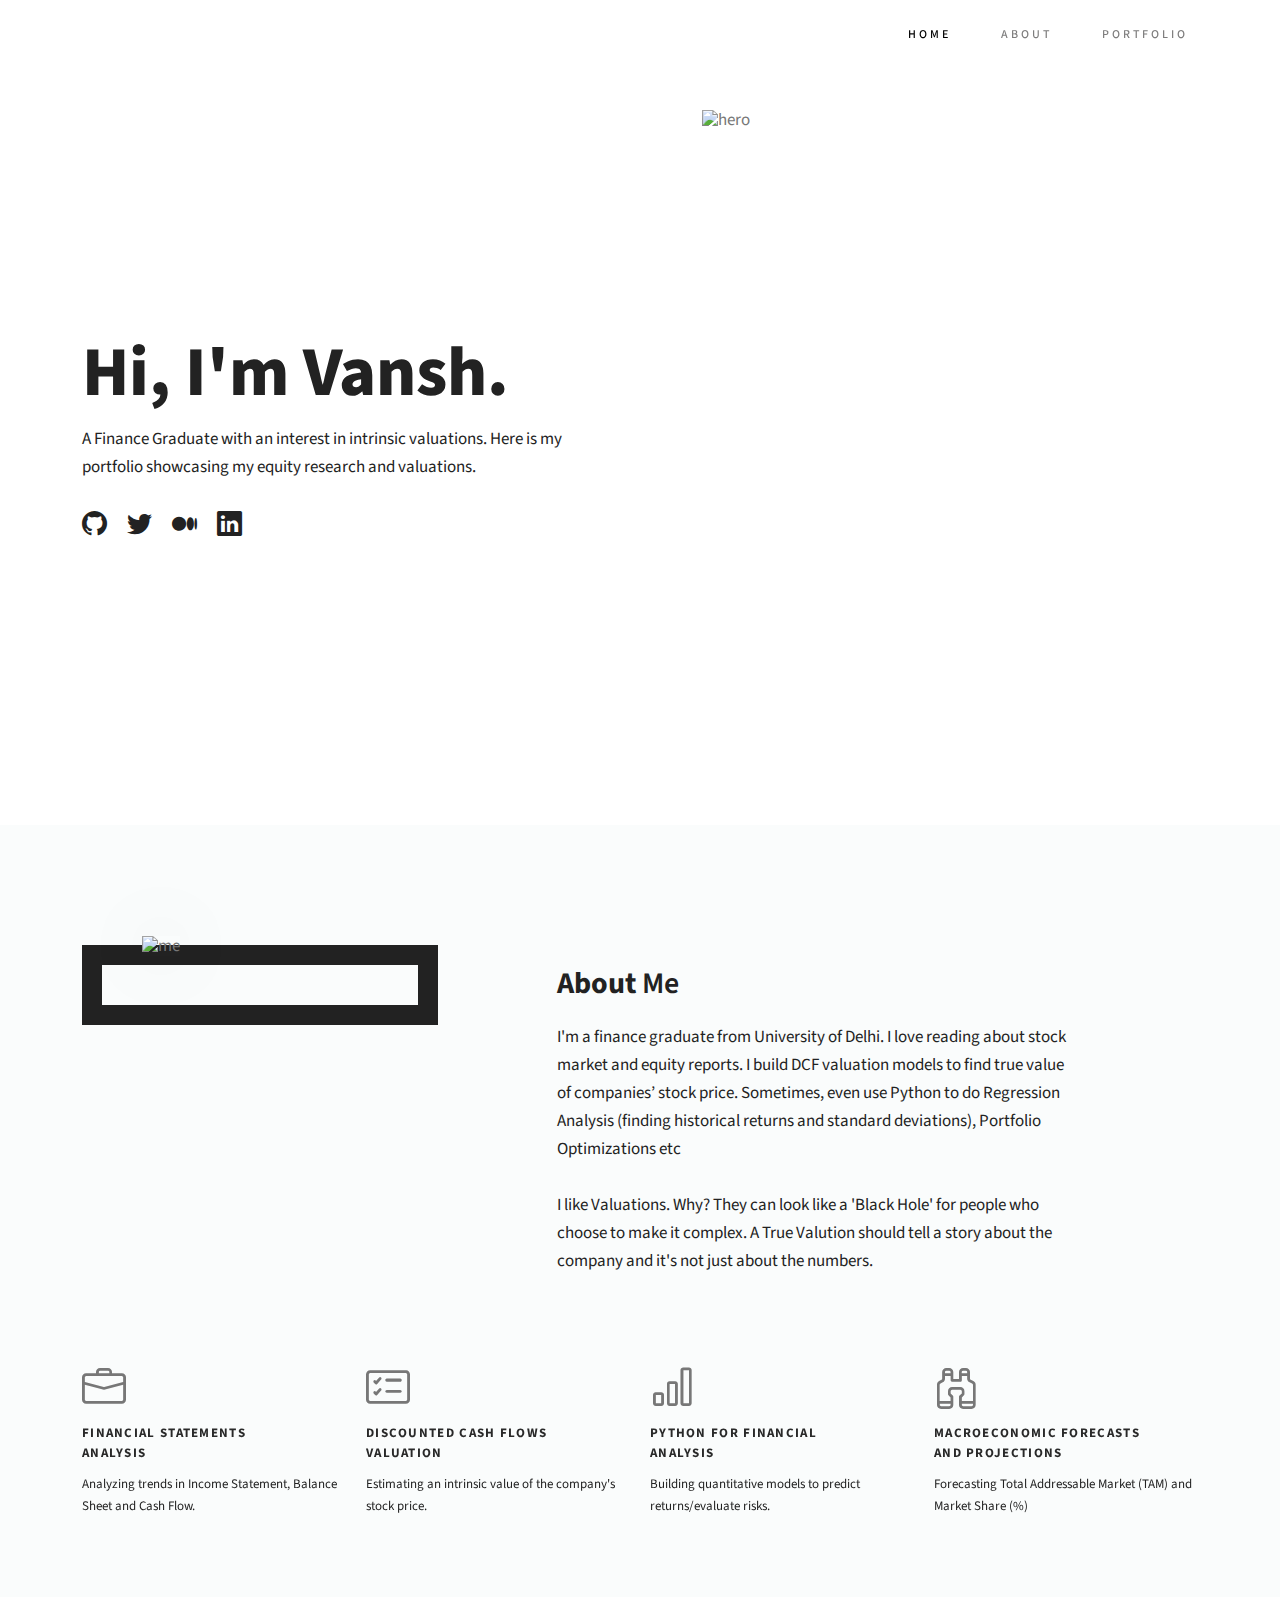
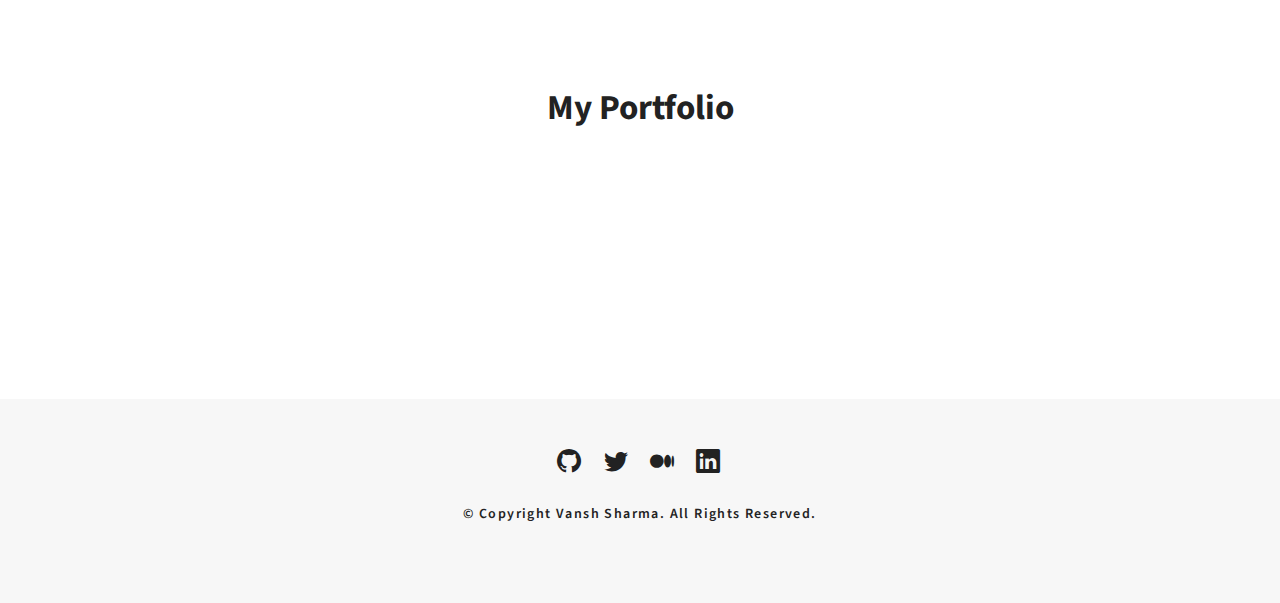
==== index.html @ f06c4b25 "Add files via upload" ====
<!DOCTYPE html>
<html lang="en">

<head>
  <meta charset="utf-8">
  <meta content="width=device-width, initial-scale=1.0" name="viewport">

  <title>Vansh Sharma - Portfolio</title>
  <meta content="" name="description">
  <meta content="" name="keywords">

  <!-- Favicons -->
  <link href="assets/img/favicon.png" rel="icon">

  <!-- Google Fonts -->
  <link href="https://fonts.googleapis.com/css?family=Poppins:300,300i,400,400i,500,500i,600,600i,700,700i|Playfair+Display:400,400i,500,500i,600,600i,700,700i,900,900i" rel="stylesheet">
  <link rel="preconnect" href="https://fonts.googleapis.com">
  <link rel="preconnect" href="https://fonts.gstatic.com" crossorigin>
  <link href="https://fonts.googleapis.com/css2?family=Noto+Serif:ital,wght@0,400;0,700;1,400;1,700&display=swap" rel="stylesheet">
  <link href="https://fonts.googleapis.com/css2?family=Source+Sans+Pro:ital,wght@0,200;0,300;0,400;0,600;0,700;0,900;1,200;1,300;1,400;1,600;1,700;1,900&display=swap" rel="stylesheet">

  <!-- Vendor CSS Files -->
  <link href="assets/vendor/bootstrap/css/bootstrap.min.css" rel="stylesheet">
  <link href="assets/vendor/bootstrap-icons/bootstrap-icons.css" rel="stylesheet">
  <link href="assets/vendor/boxicons/css/boxicons.min.css" rel="stylesheet">
  <link href="assets/vendor/glightbox/css/glightbox.min.css" rel="stylesheet">
  <link href="assets/vendor/swiper/swiper-bundle.min.css" rel="stylesheet">

  <!-- Main CSS File -->
  <link href="assets/css/style.css" rel="stylesheet">

</head>

<body>

  <!-- ======= Header ======= -->
  <header id="header" class="fixed-top header-scrolled">
    <div class="container d-flex align-items-center justify-content-between">

      <a href="index.html" class="logo"><img src="assets/img/logo.png" alt="" class="img-fluid"></a>

      <nav id="navbar" class="navbar">
        <ul>
          <li><a class="nav-link scrollto active" href="#hero">Home</a></li>
          <li><a class="nav-link scrollto" href="#about">About</a></li>
          <li><a class="nav-link  scrollto" href="#portfolio">Portfolio</a></li>
        </ul>
        <i class="bi bi-list mobile-nav-toggle"></i>
      </nav><!-- .navbar -->

    </div>
  </header><!-- End Header -->

  <!-- ======= Hero Section ======= -->
  <div id="hero" class="home">

    <div class="container">
      <div class="row justify-content-between">

          <div class="col-lg-6 ">
            <div class="hero-content">
              <h1>Hi, I'm Vansh.</h1>
              <p>A Finance Graduate with an interest in intrinsic valuations. Here is my portfolio showcasing my equity research and valuations.</p>
              <ul class="list-unstyled list-social">
                <li><a href="https://github.com/vanshsharma12/vanshsharma12.github.io"><i class="bi bi-github"></i></a></li>
                <li><a href="https://twitter.com/vanshsharma1208"><i class="bi bi-twitter"></i></a></li>
                <li><a href="https://medium.com/@vanshsharma813"><i class="bi bi-medium"></i></a></li>
                <li><a href="https://www.linkedin.com/in/vansh1208/"><i class="bi bi-linkedin"></i></a></li>
              </ul>
            </div>
          </div>
          <div class="col-lg-6">
            <div class="hero-img-bg">
              <div class="hero-img">
                <img src="assets/img/home-bg.jpg" class="img-responsive" alt="hero">
              </div>
            </div>
        </div>



      
    </div>
  </div><!-- End Hero -->

  <main id="main" class="home">

    <!-- ======= About Section ======= -->
    <div id="about" class="paddsection">
      <div class="container">
        <div class="row justify-content-between">

          <div class="col-lg-4 ">
            <div class="div-img-bg">
              <div class="about-img">
                <img src="assets/img/me.jpg" class="img-responsive" alt="me">
              </div>
            </div>
          </div>

          <div class="col-lg-7">
            <div class="about-descr">

              <p class="p-heading">About <strong>Me</strong></p>
              <p class="separator">I'm a finance graduate from University of Delhi. I love reading about stock market and equity reports. I build DCF valuation models to find true value of companies’ stock price. Sometimes, even use Python to do Regression Analysis (finding historical returns and standard deviations), Portfolio Optimizations etc <br><br>

              I like Valuations. Why? They can look like a 'Black Hole' for people who choose to make it complex. A True Valution should tell a story about the company and it's not just about the numbers.</p>

            </div>

          </div>
        </div>
      </div>
    </div><!-- End About Section -->

    <!-- ======= Services Section ======= -->
    <div id="services">
      <div class="container">

        <div class="services-slider swiper" data-aos="fade-up" data-aos-delay="100">
          <div class="swiper-wrapper">

            <div class="swiper-slide">
              <div class="services-block">
                <i class="bi bi-briefcase"></i>
                <span>Financial Statements <br>Analysis</span>
                <p class="separator">Analyzing trends in Income Statement, Balance Sheet and Cash Flow.</p>
              </div>
            </div><!-- End testimonial item -->

            <div class="swiper-slide">
              <div class="services-block">
                <i class="bi bi-card-checklist"></i>
                <span>Discounted Cash Flows <br>Valuation</span>
                <p class="separator">Estimating an intrinsic value of the company's stock price.</p>
              </div>
            </div><!-- End testimonial item -->

            <div class="swiper-slide">
              <div class="services-block">
                <i class="bi bi-bar-chart"></i>
                <span>Python for Financial <br>Analysis</span>
                <p class="separator">Building quantitative models to predict returns/evaluate risks.</p>
              </div>
            </div><!-- End testimonial item -->

            <div class="swiper-slide">
              <div class="services-block">
                <i class="bi bi-binoculars"></i>
                <span>Macroeconomic Forecasts <br>and Projections</span>
                <p class="separator">Forecasting Total Addressable Market (TAM) and Market Share (%)</p>
              </div>
            </div><!-- End testimonial item -->

            <div class="swiper-slide">
              <div class="services-block">
                <i class="bi bi-laptop"></i>
                <span>Microsoft Excel (Pivots,<br>Lookups, Macros)</span>
                <p class="separator">Strong Understanding of Pivot Tables, Lookups and Macros.</p>
              </div>
            </div><!-- End testimonial item -->

            <div class="swiper-slide">
              <div class="services-block">
                <i class="bi bi-activity"></i>
                <span>Equity Research and Trend<br>Analysis</span>
                <p class="separator">Exploring Management Discussion <br>and Analysis (MD&A)</p>
              </div>
            </div><!-- End testimonial item -->

          </div>
          
        </div>

      </div>

    </div><!-- End Services Section -->

    <!-- ======= Portfolio Section ======= -->
    <div id="portfolio" class="paddsection">

      <div class="container">
        <div class="section-title text-center">
          <h2>My Portfolio</h2>
        </div>
      </div>

      <div class="container">

        <div class="row portfolio-container">

          <div class="col-lg-4 col-md-6 portfolio-item filter-card">
            <img src="assets/img/portfolio/portfolio-1.jpg" class="img-fluid" alt="">
            <div class="portfolio-info">
              <h4>Trent Ltd</h4>
              <p>Industry: Lifestyle Retail</p>
              <a href="assets/img/portfolio/portfolio-1.jpg" data-gallery="portfolioGallery" class="portfolio-lightbox preview-link" title="Trent Ltd"></a>
              <a href="trent.html" class="details-link" title="More Details"><i class="bi bi-arrow-right-circle-fill"></i></a>
            </div>
          </div>

          <div class="col-lg-4 col-md-6 portfolio-item filter-card">
            <img src="assets/img/portfolio/portfolio-2.jpg" class="img-fluid" alt="">
            <div class="portfolio-info">
              <h4>Colgate-Palmolive</h4>
              <p>Industry: Oral Care Products</p>
              <a href="assets/img/portfolio/portfolio-2.jpg" data-gallery="portfolioGallery" class="portfolio-lightbox preview-link" title="Colgate-Palmolive"></a>
              <a href="colgate.html" class="details-link" title="More Details"><i class="bi bi-arrow-right-circle-fill"></i></a>
            </div>
          </div>

          <div class="col-lg-4 col-md-6 portfolio-item filter-app">
            <img src="assets/img/portfolio/portfolio-3.jpg" class="img-fluid" alt="">
            <div class="portfolio-info">
              <h4>Axis Bank</h4>
              <p>Industry: Private Bank</p>
              <a href="assets/img/portfolio/portfolio-3.jpg" data-gallery="portfolioGallery" class="portfolio-lightbox preview-link" title="Axis Bank"></a>
              <a href="axisbank.html" class="details-link" title="More Details"><i class="bi bi-arrow-right-circle-fill"></i></a>
            </div>
          </div>

          <div class="col-lg-4 col-md-6 portfolio-item filter-app">
            <img src="assets/img/portfolio/portfolio-4.jpg" class="img-fluid" alt="">
            <div class="portfolio-info">
              <h4>Muthoot Finance</h4>
              <p>Industry: Financial Services (NBFC)</p>
              <a href="assets/img/portfolio/portfolio-4.jpg" data-gallery="portfolioGallery" class="portfolio-lightbox preview-link" title="Muthoot Finance"></a>
              <a href="muthoot.html" class="details-link" title="More Details"><i class="bi bi-arrow-right-circle-fill"></i></a>
            </div>
          </div>

          <div class="col-lg-4 col-md-6 portfolio-item filter-card">
            <img src="assets/img/portfolio/portfolio-5.jpg" class="img-fluid" alt="">
            <div class="portfolio-info">
              <h4>Wonderla Holidays</h4>
              <p>Industry: Amusement Parks</p>
              <a href="assets/img/portfolio/portfolio-5.jpg" data-gallery="portfolioGallery" class="portfolio-lightbox preview-link" title="Wonderla Holidays"></a>
              <a href="wonderla.html" class="details-link" title="More Details"><i class="bi bi-arrow-right-circle-fill"></i></a>
            </div>
          </div>

          <div class="col-lg-4 col-md-6 portfolio-item filter-card">
            <img src="assets/img/portfolio/portfolio-6.jpg" class="img-fluid" alt="">
            <div class="portfolio-info">
              <h4>Voltas</h4>
              <p>Industry: Air Conditioners</p>
              <a href="assets/img/portfolio/portfolio-6.jpg" data-gallery="portfolioGallery" class="portfolio-lightbox preview-link" title="Voltas"></a>
              <a href="voltas.html" class="details-link" title="More Details"><i class="bi bi-arrow-right-circle-fill"></i></a>
            </div>
          </div>

          <div class="col-lg-4 col-md-6 portfolio-item filter-card">
            <img src="assets/img/portfolio/portfolio-7.jpg" class="img-fluid" alt="">
            <div class="portfolio-info">
              <h4>Nykaa</h4>
              <p>Industry: Beauty Care and Personal Products</p>
              <a href="assets/img/portfolio/portfolio-7.jpg" data-gallery="portfolioGallery" class="portfolio-lightbox preview-link" title="Nykaa"></a>
              <a href="nykaa.html" class="details-link" title="More Details"><i class="bi bi-arrow-right-circle-fill"></i></a>
            </div>
          </div>

          <div class="col-lg-4 col-md-6 portfolio-item filter-card">
            <img src="assets/img/portfolio/portfolio-8.jpg" class="img-fluid" alt="">
            <div class="portfolio-info">
              <h4>Yes Bank</h4>
              <p>Industry: Private Bank</p>
              <a href="assets/img/portfolio/portfolio-8.jpg" data-gallery="portfolioGallery" class="portfolio-lightbox preview-link" title="Yes Bank"></a>
              <a href="yesbank.html" class="details-link" title="More Details"><i class="bi bi-arrow-right-circle-fill"></i></a>
            </div>
          </div>

          <div class="col-lg-4 col-md-6 portfolio-item filter-card">
            <img src="assets/img/portfolio/portfolio-9.jpg" class="img-fluid" alt="">
            <div class="portfolio-info">
              <h4>Gillette India</h4>
              <p>Industry: Grooming and Personal Care</p>
              <a href="assets/img/portfolio/portfolio-9.jpg" data-gallery="portfolioGallery" class="portfolio-lightbox preview-link" title="Gillette India"></a>
              <a href="gillette.html" class="details-link" title="More Details"><i class="bi bi-arrow-right-circle-fill"></i></a>
            </div>
          </div>
        </div>

      </div>

    </div><!-- End Portfolio Section -->

  </main><!-- End #main -->

  <!-- ======= Footer ======= -->
  <div id="footer" class="text-center">
    <div class="container">
      <div class="socials-media text-center">

        <ul class="list-unstyled">
          <li><a href="https://github.com/vanshsharma12/vanshsharma12.github.io"><i class="bi bi-github"></i></a></li>
          <li><a href="https://twitter.com/vanshsharma1208"><i class="bi bi-twitter"></i></a></li>
          <li><a href="https://medium.com/@vanshsharma813"><i class="bi bi-medium"></i></a></li>
          <li><a href="https://www.linkedin.com/in/vansh1208/"><i class="bi bi-linkedin"></i></a></li>
        </ul>

      </div>

      <p>&copy; Copyright Vansh Sharma. All Rights Reserved.</p>

    </div>
  </div><!-- End Footer -->

  <a href="#" class="back-to-top d-flex align-items-center justify-content-center"><i class="bi bi-arrow-up-short"></i></a>

  <!-- Vendor JS Files -->
  <script src="assets/vendor/bootstrap/js/bootstrap.bundle.min.js"></script>
  <script src="assets/vendor/glightbox/js/glightbox.min.js"></script>
  <script src="assets/vendor/isotope-layout/isotope.pkgd.min.js"></script>
  <script src="assets/vendor/swiper/swiper-bundle.min.js"></script>
  <script src="assets/vendor/typed.js/typed.min.js"></script>
  <script src="assets/vendor/php-email-form/validate.js"></script>

  <!-- Main JS File -->
  <script src="assets/js/main.js"></script>

</body>

</html>
---- assets/css/style.css ----
body {
  background: #ffffff;
  color: #777;
  font-family: 'Source Sans Pro', sans-serif;
  font-size: 17px;
  font-weight: 400;
  line-height: 20px;
  overflow-x: hidden;
  margin: 0 auto;
  padding: 0;
  box-sizing: border-box;
}

small {
  width: 100%;
}

#excel img {
  width: 40px !important;
  margin-bottom: 40px;
}

h1, h2, h3, h4, h5, h6 {
  margin: 0;
}

strong {
  font-weight: 600;
}

h2 {
  color: #222;
  font-weight: 600;
}

h4 {
  color: #222;
  font-size: 14px;
  font-weight: 600;
}

a {
  color: #222;
  text-decoration: none !important;
  transition: all 0.5s ease-in-out 0s;
}

a:hover {
  transition: all 0.5s ease-in-out 0s;
}

p {
  margin: 25px 0;
  padding: 0;
  font-size: 17px;
  color: #222;
  line-height: 28px;
  font-weight: 400;
}

::-moz-selection {
  background: #b8a07e;
  color: #fff;
}

::selection {
  background: #b8a07e;
  color: #fff;
}

.btn {
  background: #333;
  border: medium none;
  border-radius: 0;
  color: #fff;
  font-size: 12px;
  height: 50px;
  line-height: 50px;
  padding: 0 30px;
  text-transform: uppercase;
}

.btn:hover, .btn:focus {
  color: #fff;
}

.padDiv {
  padding: 30px 20px;
}

.section-title {
  margin-bottom: 70px;
}

.section-title h2 {
  color: #222;
  font-family: "Source Sans Pro";
  font-size: 35px;
  font-weight: 700;
}

.form-control {
  background-color: transparent;
  border: 1px solid #999;
  border-radius: 0;
  color: #999999;
  font-size: 12px;
  font-weight: 500;
  height: 50px;
  letter-spacing: 0.1em;
  padding-left: 10px;
  margin: 0 0 25px 0;
  line-height: 14px;
  text-transform: uppercase;
}

.form-control:focus {
  box-shadow: none;
  outline: 0 none;
}

.paddsection {
  padding-top: 90px;
  padding-bottom: 90px;
}

.paddsections {
  padding-top: 90px;
  padding-bottom: 90px !important;
}

.hvr-shutter-in-horizontal::before {
  background: #333;
}

.hvr-shutter-in-horizontal:hover {
  background: #b8a07e;
}

.mb-30 {
  margin-bottom: 30px;
}

.main-content {
  padding-top: 140px;
}

.black-outline{
    -webkit-text-stroke: 1px #222; /* stroke width and color */
    color: rgb(255, 255, 255);
    -webkit-font-smoothing: antialiased;
    font-weight: bold;
}

.rounded-circle {
  border-radius: 50% !important;
}

.head1 {
  font-size: 22px;
  font-weight: bold !important;
}

/*--------------------------------------------------------------
# Back to top button
--------------------------------------------------------------*/
.back-to-top {
  position: fixed;
  visibility: hidden;
  opacity: 0;
  right: 15px;
  bottom: 15px;
  z-index: 996;
  background: #222;
  width: 40px;
  height: 40px;
  border-radius: 4px;
  transition: all 0.4s;
}
.back-to-top i {
  font-size: 28px;
  color: #fff;
  line-height: 0;
}
.back-to-top:hover {
  background: #000;
  color: #fff;
}
.back-to-top.active {
  visibility: visible;
  opacity: 1;
}

/*--------------------------------------------------------------
# Header
--------------------------------------------------------------*/
#header {
  transition: all 0.5s;
  z-index: 997;
  padding: 15px 0;
  top: 0%;

}
#header.header-scrolled, #header.header-inner-pages {
  top: 0;
  background-color: #fff;
  box-shadow: 0px 2px 25px rgba(0, 0, 0, 0.08);
}
#header .logo {
  font-size: 30px;
  margin: 0;
  padding: 0;
  line-height: 1;
  font-weight: 600;
  letter-spacing: 1px;
  font-family: "Playfair Display", sans-serif;
  font-style: italic;
}
#header .logo a {
  color: #898989;
}
#header .logo img {
  max-height: 40px;
}
@media (max-width: 992px) {
  #header {
    border: 0;
  }
}

/*--------------------------------------------------------------
# Navigation Menu
--------------------------------------------------------------*/
/**
* Desktop Navigation 
*/
.navbar {
  padding: 0;
}
.navbar ul {
  margin: 0;
  padding: 0;
  display: flex;
  list-style: none;
  align-items: center;
}
.navbar li {
  position: relative;
}
.navbar a, .navbar a:focus {
  display: flex;
  align-items: center;
  justify-content: space-between;
  padding: 10px 10px 10px 40px;
  font-family: "Source Sans Pro", sans-serif;
  font-size: 12px;
  letter-spacing: 3px;
  font-weight: 500;
  color: #7e7d7d;
  white-space: nowrap;
  transition: 0.3s;
  text-transform: uppercase;
}
.navbar a i, .navbar a:focus i {
  font-size: 12px;
  line-height: 0;
  margin-left: 5px;
}
.navbar a:hover, .navbar .active, .navbar .active:focus, .navbar li:hover > a {
  color: #000;
}

/**
* Mobile Navigation 
*/
.mobile-nav-toggle {
  color: #4b4a4a;
  font-size: 28px;
  cursor: pointer;
  display: none;
  line-height: 0;
  transition: 0.5s;
}
.mobile-nav-toggle.bi-x {
  color: #fff;
}

@media (max-width: 991px) {
  .mobile-nav-toggle {
    display: block;
  }

  .navbar ul {
    display: none;
  }
}
.navbar-mobile {
  position: fixed;
  overflow: hidden;
  top: 0;
  right: 0;
  left: 0;
  bottom: 0;
  background: rgba(49, 49, 49, 0.9);
  transition: 0.3s;
}
.navbar-mobile .mobile-nav-toggle {
  position: absolute;
  top: 15px;
  right: 15px;
}
.navbar-mobile ul {
  display: block;
  position: absolute;
  top: 55px;
  right: 15px;
  bottom: 15px;
  left: 15px;
  padding: 10px 0;
  border-radius: 10px;
  background-color: #fff;
  overflow-y: auto;
  transition: 0.3s;
}
.navbar-mobile a, .navbar-mobile a:focus {
  padding: 10px 20px;
  font-size: 15px;
  color: #4b4a4a;
}
.navbar-mobile a:hover, .navbar-mobile .active, .navbar-mobile li:hover > a {
  color: #b8a07e;
}
.navbar-mobile .getstarted, .navbar-mobile .getstarted:focus {
  margin: 15px;
}
.navbar-mobile .dropdown ul {
  position: static;
  display: none;
  margin: 10px 20px;
  padding: 10px 0;
  z-index: 99;
  opacity: 1;
  visibility: visible;
  background: #fff;
  box-shadow: 0px 0px 30px rgba(127, 137, 161, 0.25);
}
.navbar-mobile .dropdown ul li {
  min-width: 200px;
}
.navbar-mobile .dropdown ul a {
  padding: 10px 20px;
}
.navbar-mobile .dropdown ul a i {
  font-size: 12px;
}
.navbar-mobile .dropdown ul a:hover, .navbar-mobile .dropdown ul .active:hover, .navbar-mobile .dropdown ul li:hover > a {
  color: #b8a07e;
}
.navbar-mobile .dropdown > .dropdown-active {
  display: block;
}

/*--------------------------------------------------------------
# Hero
--------------------------------------------------------------*/
#hero {
  height: 100vh;
  width: 100%;
  margin-top: 60px;
}

.hero-img-bg .hero-img img {
  width: 100%;
  height: 500px;
  -o-object-fit: cover;
  object-fit: cover;
  margin: 50px 50px;
}

#hero .hero-content {
  height: 85vh;
  text-align: left;
  width: 95%;
  display: flex;
  justify-content: center;
  flex-direction: column;
}

.hero-content h1 {
  font-size: 70px;
  font-family: 'Source Sans Pro', serif;
  margin-bottom: 10px;
  color: #222;
  font-weight: 800;
}

.hero-content p {
  font-size: 17px;
  margin-top: 0;
  margin-bottom: 30px;
  color: #222;
  font-weight: 400;
}

.hero-content .list-social li {
  float: left;
  margin-right: 20px;
}

.hero-content .list-social li i {
  color: #222;
  font-size: 25px;
}

.hero-content .list-social li i:hover{
  transition: 0.5s;
  color: #000;
}

/*--------------------------------------------------------------
# Breadcrumbs
--------------------------------------------------------------*/
.breadcrumbs {
  padding: 60px 0 0 0;
  background-color: white;
  min-height: 40px;
}
@media (max-width: 992px) {
  .breadcrumbs {
    padding-top: 100px;
  }
}
.breadcrumbs h2 {
  font-size: 24px;
  font-weight: 500;
  margin: 0;
}
@media (max-width: 992px) {
  .breadcrumbs h2 {
    margin: 0 0 10px 0;
  }
}
.breadcrumbs ol {
  display: flex;
  flex-wrap: wrap;
  list-style: none;
  padding: 0;
  margin: 0;
  font-size: 14px;
}
.breadcrumbs ol li + li {
  padding-left: 10px;
}
.breadcrumbs ol li + li::before {
  display: inline-block;
  padding-right: 10px;
  color: #6c757d;
  content: "/";
}
@media (max-width: 768px) {
  .breadcrumbs .d-flex {
    display: block !important;
  }
  .breadcrumbs ol {
    display: block;
  }
  .breadcrumbs ol li {
    display: inline-block;
  }
}

/*-----------------------------------------------------------------------------------*/
/*  About
/*-----------------------------------------------------------------------------------*/
#about {
  width: 100%;
  height: auto;
  background: #fafcfc;
  padding-top: 120px;
}

#about .div-img-bg {
  padding-bottom: 20px;
  border: 20px solid #222;
}

#about .div-img-bg .about-img img {
  width: 100%;
  box-shadow: 0px 0px 85px 0px rgba(0, 0, 0, 0.14);
  margin-top: -60px;
  margin-left: 40px;
  height: 400px;
  -o-object-fit: cover;
  object-fit: cover;
}

#about .about-descr .p-heading {
  font-family: "Source Sans Pro", sans-serif;
  font-weight: 700;
  font-size: 30px;
  text-align: left;
}

#about .about-descr .separator {
  max-width: 80%;
  margin-bottom: 0;
  text-align: left;
}

/*--------------------------------------------------------------
# Services
--------------------------------------------------------------*/
#services {
  background: #fafcfc;
  position: relative;
  padding-bottom: 80px;
}

.services-block span {
  margin: 10px 0;
  position: relative;
  font-size: 13px;
  color: #292929;
  letter-spacing: 0.1em;
  font-weight: 700;
  text-transform: uppercase;
  display: block;
}

.services-block .separator {
  margin: 0;
  font-size: 13px;
  line-height: 22px;
}

.services-block i {
  font-size: 44px;
  color: #777;
  line-height: 44px;
}

/*--------------------------------------------------------------
# Portfolio
--------------------------------------------------------------*/
#portfolio {
  position: relative;
  padding-bottom: 50px;
}
#portfolio #portfolio-flters {
  padding: 0;
  margin: 0 auto 35px auto;
  list-style: none;
  text-align: center;
  border-radius: 50px;
  padding: 2px 15px;
}
#portfolio #portfolio-flters li {
  cursor: pointer;
  display: inline-block;
  padding: 10px 15px 8px 15px;
  font-size: 17px;
  font-weight: 600;
  line-height: 1;
  text-transform: uppercase;
  color: #999999;
  margin-bottom: 5px;
  transition: all 0.3s ease-in-out;
}
#portfolio #portfolio-flters li:hover, #portfolio #portfolio-flters li.filter-active {
  color: #222;
}
#portfolio #portfolio-flters li:last-child {
  margin-right: 0;
}
#portfolio .portfolio-item {
  margin-bottom: 30px;
}
#portfolio .portfolio-item .portfolio-info {
  opacity: 0;
  position: absolute;
  left: 30px;
  right: 30px;
  bottom: 0;
  z-index: 3;
  transition: all ease-in-out 0.3s;
  background: rgba(255, 255, 255, 0.9);
  padding: 15px;
}
#portfolio .portfolio-item .portfolio-info h4 {
  font-size: 18px;
  color: #222;
  font-weight: 600;
  margin-bottom: 10px;
}
#portfolio .portfolio-item .portfolio-info p {
  color: #222;
  font-size: 14px;
  margin: 0;
  padding: 0;
}
#portfolio .portfolio-item .portfolio-info .preview-link, #portfolio .portfolio-item .portfolio-info .details-link {
  position: absolute;
  right: 40px;
  font-size: 24px;
  top: calc(50% - 18px);
  color: #222;
}
#portfolio .portfolio-item .portfolio-info .preview-link:hover, #portfolio .portfolio-item .portfolio-info .details-link:hover {
  color: #000;
}
#portfolio .portfolio-item .portfolio-info .details-link {
  right: 10px;
}
#portfolio .portfolio-item:hover .portfolio-info {
  opacity: 1;
  bottom: 20px;
}

/*--------------------------------------------------------------
# Portfolio Details
--------------------------------------------------------------*/
.portfolio-details {
  padding-top: 40px;
}
.portfolio-details .portfolio-details-slider img {
  width: 100%;
}
.portfolio-details .portfolio-details-slider .swiper-pagination {
  margin-top: 20px;
  position: relative;
}
.portfolio-details .portfolio-details-slider .swiper-pagination .swiper-pagination-bullet {
  width: 12px;
  height: 12px;
  background-color: #fff;
  opacity: 1;
  border: 1px solid #b8a07e;
}
.portfolio-details .portfolio-details-slider .swiper-pagination .swiper-pagination-bullet-active {
  background-color: #b8a07e;
}
.portfolio-details .portfolio-info {
  padding: 30px;
  box-shadow: 0px 0 30px rgba(75, 74, 74, 0.08);
}
.portfolio-details .portfolio-info h3 {
  font-size: 22px;
  font-weight: 700;
  margin-bottom: 20px;
  padding-bottom: 20px;
  border-bottom: 1px solid #eee;
}
.portfolio-details .portfolio-info ul {
  list-style: none;
  padding: 0;
  font-size: 17px;
}
.portfolio-details .portfolio-info ul li + li {
  margin-top: 10px;
}
.portfolio-details .portfolio-description {
  padding-top: 30px;
}
.portfolio-details .portfolio-description h2 {
  font-size: 36px;
  font-weight: 700;
  margin-bottom: 20px;
}
.portfolio-details .portfolio-description p {
  padding: 0;
}

.portfolio-description img {
  width: 7% !important;
  margin-right: 10px; 
}

#dcf .dcf-image {
  width: 100% !important;
  padding-right: 15px;
  image-rendering: smooth;
}

/*--------------------------------------------------------------
# Footer
--------------------------------------------------------------*/
#footer {
  background: #f7f7f7;
  padding-top: 50px;
  padding-bottom: 50px;
}

#footer .socials-media {
  width: 100%;
}

#footer .socials-media ul {
  display: inline-block;
  float: none;
  margin: 0 0 20px 0;
}

#footer .socials-media ul li {
  float: left;
  margin-left: 10px;
  margin-right: 10px;
}

#footer .socials-media ul li a {
  font-size: 24px;
  color: #222;
  letter-spacing: 0.1em;
  font-weight: 500;
  background: transparent;
  text-transform: uppercase;
  transition: all 0.5s ease-in-out 0s;
}

#footer .socials-media ul li a:hover {
  color: #000;
  transition: all 0.5s ease-in-out 0s;
}

#footer p {
  font-size: 14px;
  letter-spacing: 0.1em;
  font-weight: 600;
  margin-top: 0;
}

.credits {
  font-size: 13px;
}

/** Width between 1200x to 0
 *  ~~~~~~~~~~~~~~~~~~~~~~~~~~~~~~~~~~~~
 */
/** Width between 992px to 1199px
 *  ~~~~~~~~~~~~~~~~~~~~~~~~~~~~~~~~~~~~
 */
/** Width between 768px to 991px
 *  ~~~~~~~~~~~~~~~~~~~~~~~~~~~~~~~~~~~~
 */
@media (min-width: 768px) and (max-width: 991px) {
  /* Navbar */
  nav {
    padding: 10px 15px;
  }

  .nav-menu {
    margin-top: 40px;
    display: none;
    float: none;
    width: 100%;
  }

  .nav-menu li {
    float: none;
    width: 100%;
    text-align: center;
    border-top: 1px solid #f7f7f7;
    line-height: 45px;
    margin-left: 0;
    padding-top: 10px;
    padding-bottom: 10px;
  }

  .responsive {
    float: right;
    padding-top: 15px;
    display: block;
  }

  .hero-content {
    height: 70vh;
  }

  #hero .hero-content h1, p {
  margin-right: 40px;
  }

.hero-img-bg .hero-img img {
    max-width: 100%;
    margin: 0px 0px 60px 0px;
    height: 100%;
  }

  /* About */
  .head-info .header-content .cmaster h1 {
    font-size: 32px;
  }

  #about .div-img-bg {
    padding: 0;
    max-width: 50%;
  }

  #about .div-img-bg .about-img img {
    margin-top: 0%;
    margin-left: calc(0% - 0px);
    max-height: 50%
  }

  #about .about-descr .p-heading {
    font-size: 30px;
    margin-top: 50px;
  }

  #about .about-descr .separator {
    max-width: 100%;
    margin-bottom: 0;
  }

  /* portfolio */
  #portfolio .portfolio-list .nav li {
    float: none;
    margin: 20px;
    display: inline-block;
  }

  /* journal */
  #journal .journal-block .journal-info {
    margin-bottom: 30px;
  }

  /* Contact */
  .contact-contact {
    margin-bottom: 30px;
  }

  /* Footer */
  #footer .socials-media ul li {
    margin-right: 0;
    margin-left: 0;
    float: none;
    display: inline-block;
  }
}
/** Width between 767px to 0
 *  ~~~~~~~~~~~~~~~~~~~~~~~~~~~~~~~~~~~~
 */
@media (max-width: 767px) {
  /* Navbar */
  nav {
    padding: 20px 15px;
  }

  .nav-menu {
    margin-top: 40px;
    display: none;
    float: none;
    width: 100%;
  }

  .nav-menu li {
    float: none;
    width: 100%;
    text-align: center;
    border-top: 1px solid #f7f7f7;
    line-height: 45px;
    margin-left: 0;
    padding-top: 10px;
    padding-bottom: 10px;
  }

  .responsive {
    float: right;
    padding-top: 15px;
    display: block;
  }

  #hero .hero-content {
    height: 70vh;
  }

  .hero-img-bg .hero-img img {
    max-width: 100%;
    margin: 0px 0px 50px 0px;
    height: 100%;
  }

  /* About */
  .head-info .header-content h1 {
    font-size: 32px;
  }

  #about .div-img-bg {
    padding: 0;
    max-width: 50%;
  }

  #about .div-img-bg .about-img img {
    margin-top: 0%;
    margin-left: calc(0% - 0px);
  }

  #about .about-descr .p-heading {
    font-size: 30px;
    margin-top: 50px;
  }

  #about .about-descr .separator {
    max-width: 100%;
    margin-bottom: 0;
  }

  /* portfolio */
  #portfolio .portfolio-list .nav li {
    float: none;
    margin: 20px;
    display: inline-block;
  }

  /* journal */
  #journal .journal-block .journal-info {
    margin-bottom: 30px;
  }

  /* Contact */
  .contact-contact {
    margin-bottom: 30px;
  }

  /* Footer */
  #footer .socials-media ul li {
    margin-right: 0;
    margin-left: 0;
    float: none;
    display: inline-block;
  }
}
/** Width between 600px to 0
 *  ~~~~~~~~~~~~~~~~~~~~~~~~~~~~~~~~~~~~
 */
@media (max-width: 600px) {
  /* Navbar */
  nav {
    padding: 20px 15px;
  }

  .nav-menu {
    margin-top: 40px;
    display: none;
    float: none;
    width: 100%;
  }

  .nav-menu li {
    float: none;
    width: 100%;
    text-align: center;
    border-top: 1px solid #f7f7f7;
    line-height: 45px;
    margin-left: 0;
    padding-top: 10px;
    padding-bottom: 10px;
  }

  .responsive {
    float: right;
    padding-top: 15px;
    display: block;
  }

  .hero-content {
    height: 55vh;
  }

  .hero-img-bg .hero-img img {
    max-width: 100%;
    margin: 0px 0px 50px 0px;
    height: 100%;
  }

  /* About */
  .head-info .header-content h1 {
    font-size: 32px;
  }

  #about .div-img-bg {
    padding: 0;
    max-width: 100%;
  }

  #about .div-img-bg .about-img img {
    margin-top: 0%;
    margin-left: calc(0% - 0px);
  }

  #about .about-descr .p-heading {
    margin-top: 50px;
    font-size: 30px;
  }

  #about .about-descr .separator {
    max-width: 100%;
    margin-bottom: 0;
  }

  /* portfolio */
  #portfolio .portfolio-list .nav li {
    float: none;
    margin: 10px;
    display: inline-block;
  }

  /* journal */
  #journal .journal-block .journal-info {
    margin-bottom: 30px;
  }

  /* Contact */
  .contact-contact {
    margin-bottom: 30px;
  }

  /* Footer */
  #footer .socials-media ul li {
    margin-right: 0;
    margin-left: 0;
    float: none;
    display: inline-block;
  }
}
/** Width between 480px to 0
 *  ~~~~~~~~~~~~~~~~~~~~~~~~~~~~~~~~~~~~
 */
@media (max-width: 480px) {
  /* Navbar */
  nav {
    padding: 20px 15px;
  }

  .nav-menu {
    margin-top: 40px;
    display: none;
    float: none;
    width: 100%;
  }

  .nav-menu li {
    float: none;
    width: 100%;
    text-align: center;
    border-top: 1px solid #f7f7f7;
    line-height: 45px;
    margin-left: 0;
    padding-top: 10px;
    padding-bottom: 10px;
  }

  .responsive {
    float: right;
    padding-top: 15px;
    display: block;
  }

  .hero-content h1 {
    font-size: 40px;
  }

  .hero-content {
    height: 55vh;
  }

  .hero-img-bg .hero-img img {
    max-width: 100%;
    margin: 0px 0px 50px 0px;
    height: 100%;
  }

  /* About */
  .head-info .header-content h1 {
    font-size: 32px;
  }

  #about .div-img-bg {
    padding: 0;
    max-width: 100%; 
  }

  #about .div-img-bg .about-img img {
    margin-top: 0%;
    margin-left: calc(0% - 0px);
  }

  #about .about-descr .p-heading {
    font-size: 20px;
    margin-top: 50px;
  }

  #about .about-descr .separator {
    max-width: 100%;
    margin-bottom: 0;
  }

  /* portfolio */
  #portfolio .portfolio-list .nav li {
    float: none;
    margin: 20px;
  }

  /* journal */
  #journal .journal-block .journal-info {
    margin-bottom: 30px;
  }

  /* Contact */
  .contact-contact {
    margin-bottom: 30px;
  }

  /* Footer */
  #footer .socials-media ul li {
    margin-right: 0;
    margin-left: 0;
    float: none;
    display: inline-block;
  }
}
/** Width between 320px to 0
 *  ~~~~~~~~~~~~~~~~~~~~~~~~~~~~~~~~~~~~
 */
@media (max-width: 320px) {
  /* Navbar */
  nav {
    padding: 20px 15px;
  }

  .nav-menu {
    margin-top: 40px;
    display: none;
    float: none;
    width: 100%;
  }

  .nav-menu li {
    float: none;
    width: 100%;
    text-align: center;
    border-top: 1px solid #f7f7f7;
    line-height: 45px;
    margin-left: 0;
    padding-top: 10px;
    padding-bottom: 10px;
  }

  .responsive {
    float: right;
    padding-top: 15px;
    display: block;
  }

  .hero-content h1 {
    font-size: 30px;
  }

  #hero .hero-content {
    height: 55vh;
  }

  .hero-img-bg .hero-img img {
    max-width: 100%;
    margin: 0px 0px 50px 0px;
    height: 100%;
  }

  /* About */
  .head-info .header-content h1 {
    font-size: 32px;
  }

  #about .div-img-bg {
    padding: 0;
    max-width: 100%;
  }

  #about .div-img-bg .about-img img {
    margin-top: 0%;
    margin-left: calc(0% - 0px);
  }

  #about .about-descr .p-heading {
    font-size: 30px;
    margin-top: 50px;
  }

  #about .about-descr .separator {
    max-width: 100%;
    margin-bottom: 0;
  }

  /* portfolio */
  #portfolio .portfolio-list .nav li {
    float: none;
    margin: 20px;
  }

  /* journal */
  #journal .journal-block .journal-info {
    margin-bottom: 30px;
  }

  /* Contact */
  .contact-contact {
    margin-bottom: 30px;
  }

  /* Footer */
  #footer .socials-media ul li {
    margin-right: 0;
    margin-left: 0;
    float: none;
    display: inline-block;
  }

  /* Single page */
  .entry-comments-body span {
    display: inline-block;
    margin-right: 0;
  }
}
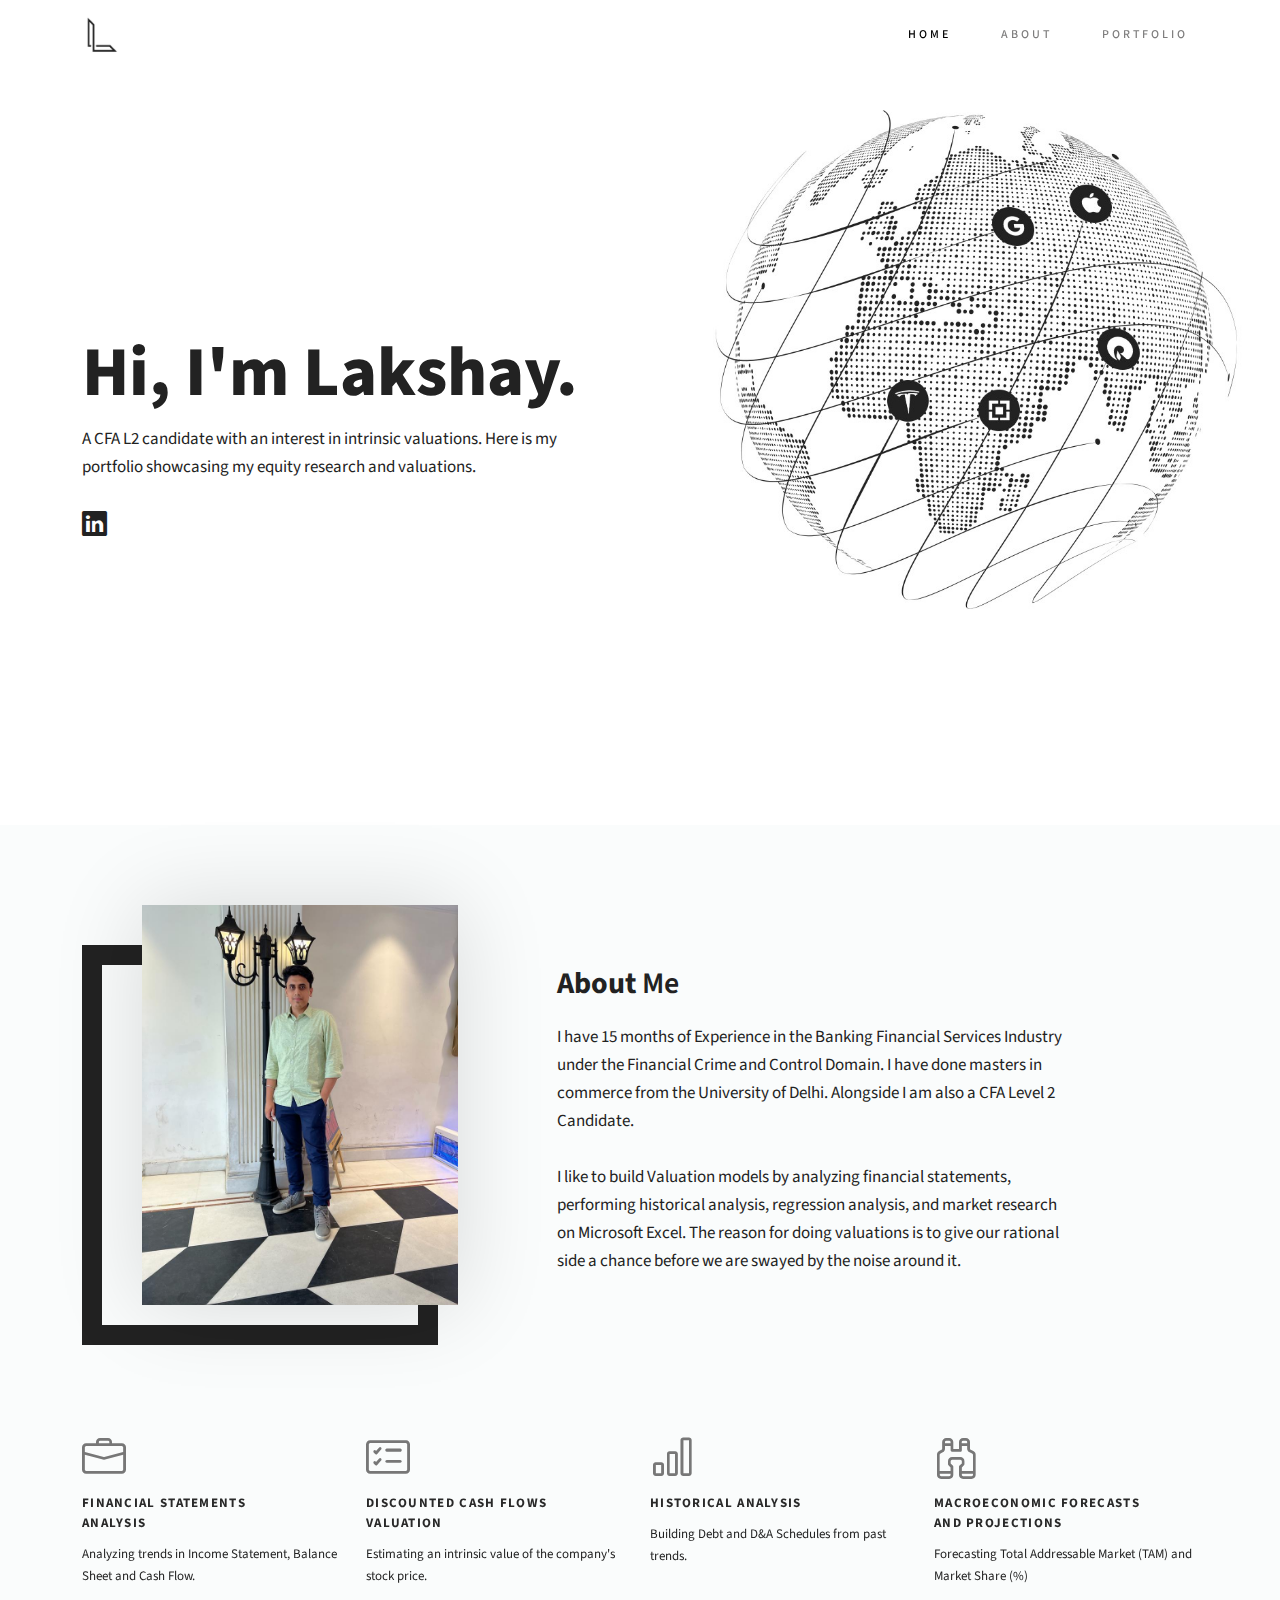
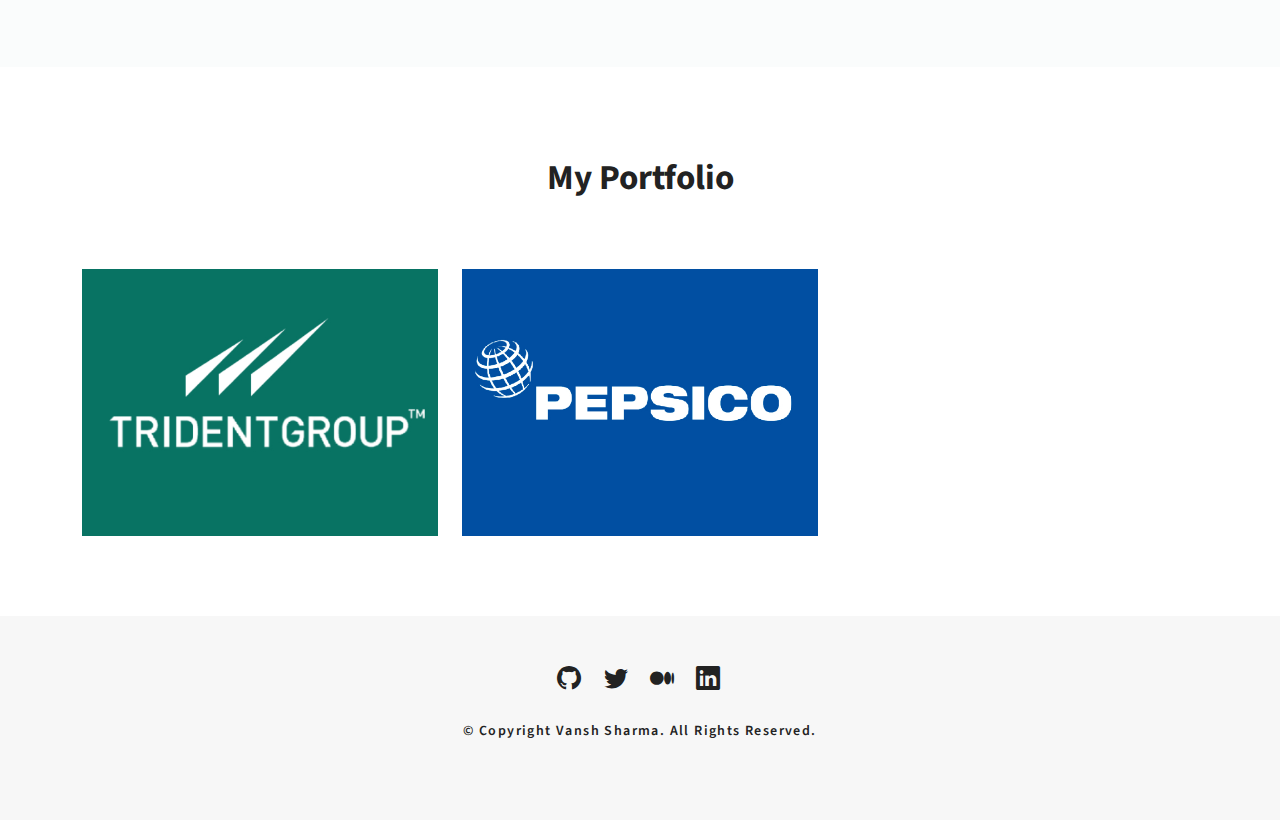
==== commit 0b813302: "Add files via upload" ====
--- a/index.html
+++ b/index.html
@@ -5,7 +5,7 @@
   <meta charset="utf-8">
   <meta content="width=device-width, initial-scale=1.0" name="viewport">
 
-  <title>Vansh Sharma - Portfolio</title>
+  <title>Lakshay Anand - Portfolio</title>
   <meta content="" name="description">
   <meta content="" name="keywords">
 
@@ -59,13 +59,10 @@
 
           <div class="col-lg-6 ">
             <div class="hero-content">
-              <h1>Hi, I'm Vansh.</h1>
-              <p>A Finance Graduate with an interest in intrinsic valuations. Here is my portfolio showcasing my equity research and valuations.</p>
+              <h1>Hi, I'm Lakshay.</h1>
+              <p>A CFA L2 candidate with an interest in intrinsic valuations. Here is my portfolio showcasing my equity research and valuations.</p>
               <ul class="list-unstyled list-social">
-                <li><a href="https://github.com/vanshsharma12/vanshsharma12.github.io"><i class="bi bi-github"></i></a></li>
-                <li><a href="https://twitter.com/vanshsharma1208"><i class="bi bi-twitter"></i></a></li>
-                <li><a href="https://medium.com/@vanshsharma813"><i class="bi bi-medium"></i></a></li>
-                <li><a href="https://www.linkedin.com/in/vansh1208/"><i class="bi bi-linkedin"></i></a></li>
+                <li><a href="https://www.linkedin.com/in/lakshay-anand-0358b316a/"><i class="bi bi-linkedin"></i></a></li>
               </ul>
             </div>
           </div>
@@ -102,9 +99,9 @@
             <div class="about-descr">
 
               <p class="p-heading">About <strong>Me</strong></p>
-              <p class="separator">I'm a finance graduate from University of Delhi. I love reading about stock market and equity reports. I build DCF valuation models to find true value of companies’ stock price. Sometimes, even use Python to do Regression Analysis (finding historical returns and standard deviations), Portfolio Optimizations etc <br><br>
-
-              I like Valuations. Why? They can look like a 'Black Hole' for people who choose to make it complex. A True Valution should tell a story about the company and it's not just about the numbers.</p>
+              <p class="separator">I have 15 months of Experience in the Banking Financial Services Industry under the Financial Crime and Control Domain. I have done masters in commerce from the University of Delhi. Alongside I am also a CFA Level 2 Candidate.<br><br>
+
+              I like to build Valuation models by analyzing financial statements, performing historical analysis, regression analysis, and market research on Microsoft Excel. The reason for doing valuations is to give our rational side a chance before we are swayed by the noise around it.</p>
 
             </div>
 
@@ -139,8 +136,8 @@
             <div class="swiper-slide">
               <div class="services-block">
                 <i class="bi bi-bar-chart"></i>
-                <span>Python for Financial <br>Analysis</span>
-                <p class="separator">Building quantitative models to predict returns/evaluate risks.</p>
+                <span>Historical Analysis</span>
+                <p class="separator">Building Debt and D&A Schedules from past trends.</p>
               </div>
             </div><!-- End testimonial item -->
 
@@ -192,90 +189,20 @@
           <div class="col-lg-4 col-md-6 portfolio-item filter-card">
             <img src="assets/img/portfolio/portfolio-1.jpg" class="img-fluid" alt="">
             <div class="portfolio-info">
-              <h4>Trent Ltd</h4>
-              <p>Industry: Lifestyle Retail</p>
-              <a href="assets/img/portfolio/portfolio-1.jpg" data-gallery="portfolioGallery" class="portfolio-lightbox preview-link" title="Trent Ltd"></a>
-              <a href="trent.html" class="details-link" title="More Details"><i class="bi bi-arrow-right-circle-fill"></i></a>
+              <h4>Trident Ltd</h4>
+              <p>Industry: Textile (Bath Linen)</p>
+              <a href="assets/img/portfolio/portfolio-1.jpg" data-gallery="portfolioGallery" class="portfolio-lightbox preview-link" title="Trident Ltd"></a>
+              <a href="trident.html" class="details-link" title="More Details"><i class="bi bi-arrow-right-circle-fill"></i></a>
             </div>
           </div>
 
           <div class="col-lg-4 col-md-6 portfolio-item filter-card">
             <img src="assets/img/portfolio/portfolio-2.jpg" class="img-fluid" alt="">
             <div class="portfolio-info">
-              <h4>Colgate-Palmolive</h4>
-              <p>Industry: Oral Care Products</p>
-              <a href="assets/img/portfolio/portfolio-2.jpg" data-gallery="portfolioGallery" class="portfolio-lightbox preview-link" title="Colgate-Palmolive"></a>
-              <a href="colgate.html" class="details-link" title="More Details"><i class="bi bi-arrow-right-circle-fill"></i></a>
-            </div>
-          </div>
-
-          <div class="col-lg-4 col-md-6 portfolio-item filter-app">
-            <img src="assets/img/portfolio/portfolio-3.jpg" class="img-fluid" alt="">
-            <div class="portfolio-info">
-              <h4>Axis Bank</h4>
-              <p>Industry: Private Bank</p>
-              <a href="assets/img/portfolio/portfolio-3.jpg" data-gallery="portfolioGallery" class="portfolio-lightbox preview-link" title="Axis Bank"></a>
-              <a href="axisbank.html" class="details-link" title="More Details"><i class="bi bi-arrow-right-circle-fill"></i></a>
-            </div>
-          </div>
-
-          <div class="col-lg-4 col-md-6 portfolio-item filter-app">
-            <img src="assets/img/portfolio/portfolio-4.jpg" class="img-fluid" alt="">
-            <div class="portfolio-info">
-              <h4>Muthoot Finance</h4>
-              <p>Industry: Financial Services (NBFC)</p>
-              <a href="assets/img/portfolio/portfolio-4.jpg" data-gallery="portfolioGallery" class="portfolio-lightbox preview-link" title="Muthoot Finance"></a>
-              <a href="muthoot.html" class="details-link" title="More Details"><i class="bi bi-arrow-right-circle-fill"></i></a>
-            </div>
-          </div>
-
-          <div class="col-lg-4 col-md-6 portfolio-item filter-card">
-            <img src="assets/img/portfolio/portfolio-5.jpg" class="img-fluid" alt="">
-            <div class="portfolio-info">
-              <h4>Wonderla Holidays</h4>
-              <p>Industry: Amusement Parks</p>
-              <a href="assets/img/portfolio/portfolio-5.jpg" data-gallery="portfolioGallery" class="portfolio-lightbox preview-link" title="Wonderla Holidays"></a>
-              <a href="wonderla.html" class="details-link" title="More Details"><i class="bi bi-arrow-right-circle-fill"></i></a>
-            </div>
-          </div>
-
-          <div class="col-lg-4 col-md-6 portfolio-item filter-card">
-            <img src="assets/img/portfolio/portfolio-6.jpg" class="img-fluid" alt="">
-            <div class="portfolio-info">
-              <h4>Voltas</h4>
-              <p>Industry: Air Conditioners</p>
-              <a href="assets/img/portfolio/portfolio-6.jpg" data-gallery="portfolioGallery" class="portfolio-lightbox preview-link" title="Voltas"></a>
-              <a href="voltas.html" class="details-link" title="More Details"><i class="bi bi-arrow-right-circle-fill"></i></a>
-            </div>
-          </div>
-
-          <div class="col-lg-4 col-md-6 portfolio-item filter-card">
-            <img src="assets/img/portfolio/portfolio-7.jpg" class="img-fluid" alt="">
-            <div class="portfolio-info">
-              <h4>Nykaa</h4>
-              <p>Industry: Beauty Care and Personal Products</p>
-              <a href="assets/img/portfolio/portfolio-7.jpg" data-gallery="portfolioGallery" class="portfolio-lightbox preview-link" title="Nykaa"></a>
-              <a href="nykaa.html" class="details-link" title="More Details"><i class="bi bi-arrow-right-circle-fill"></i></a>
-            </div>
-          </div>
-
-          <div class="col-lg-4 col-md-6 portfolio-item filter-card">
-            <img src="assets/img/portfolio/portfolio-8.jpg" class="img-fluid" alt="">
-            <div class="portfolio-info">
-              <h4>Yes Bank</h4>
-              <p>Industry: Private Bank</p>
-              <a href="assets/img/portfolio/portfolio-8.jpg" data-gallery="portfolioGallery" class="portfolio-lightbox preview-link" title="Yes Bank"></a>
-              <a href="yesbank.html" class="details-link" title="More Details"><i class="bi bi-arrow-right-circle-fill"></i></a>
-            </div>
-          </div>
-
-          <div class="col-lg-4 col-md-6 portfolio-item filter-card">
-            <img src="assets/img/portfolio/portfolio-9.jpg" class="img-fluid" alt="">
-            <div class="portfolio-info">
-              <h4>Gillette India</h4>
-              <p>Industry: Grooming and Personal Care</p>
-              <a href="assets/img/portfolio/portfolio-9.jpg" data-gallery="portfolioGallery" class="portfolio-lightbox preview-link" title="Gillette India"></a>
-              <a href="gillette.html" class="details-link" title="More Details"><i class="bi bi-arrow-right-circle-fill"></i></a>
+              <h4>Pepsico</h4>
+              <p>Industry: Beverages - Non-Alcoholic</p>
+              <a href="assets/img/portfolio/portfolio-2.jpg" data-gallery="portfolioGallery" class="portfolio-lightbox preview-link" title="Pepsico"></a>
+              <a href="pepsico.html" class="details-link" title="More Details"><i class="bi bi-arrow-right-circle-fill"></i></a>
             </div>
           </div>
         </div>
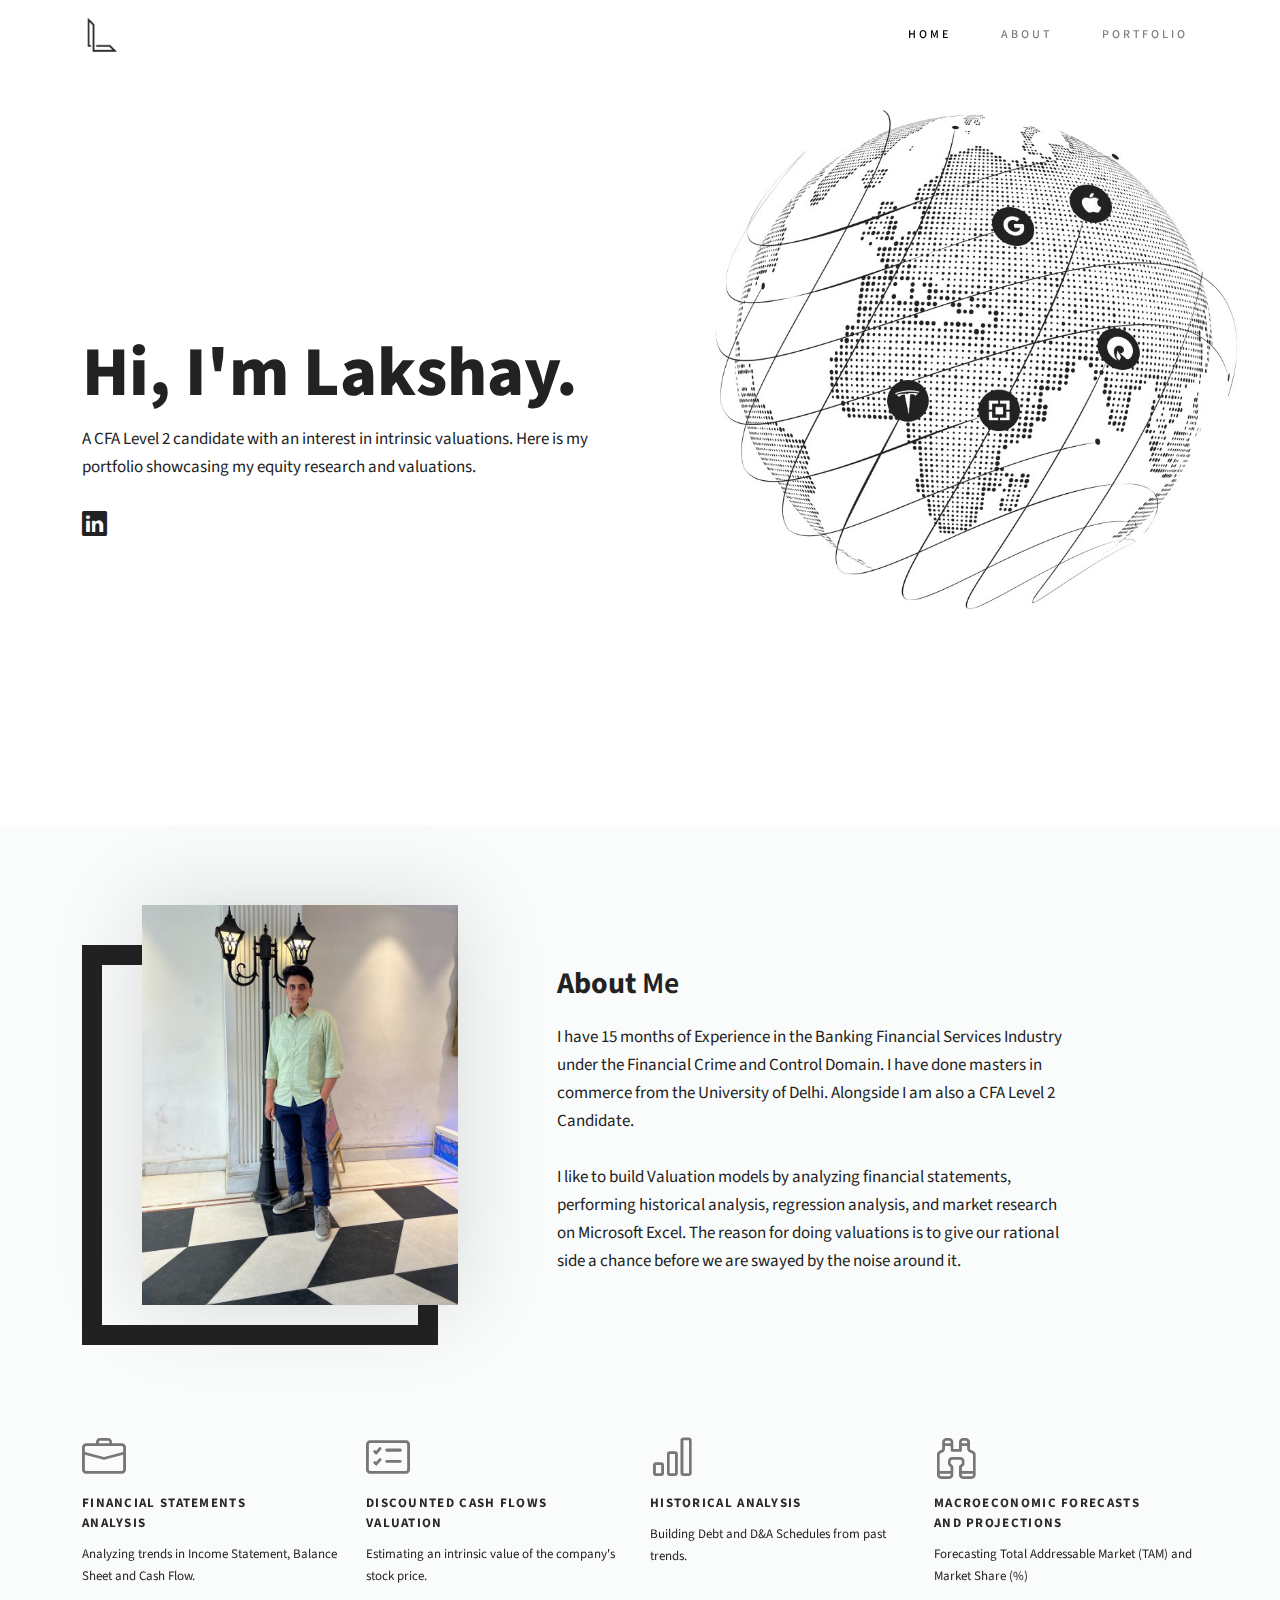
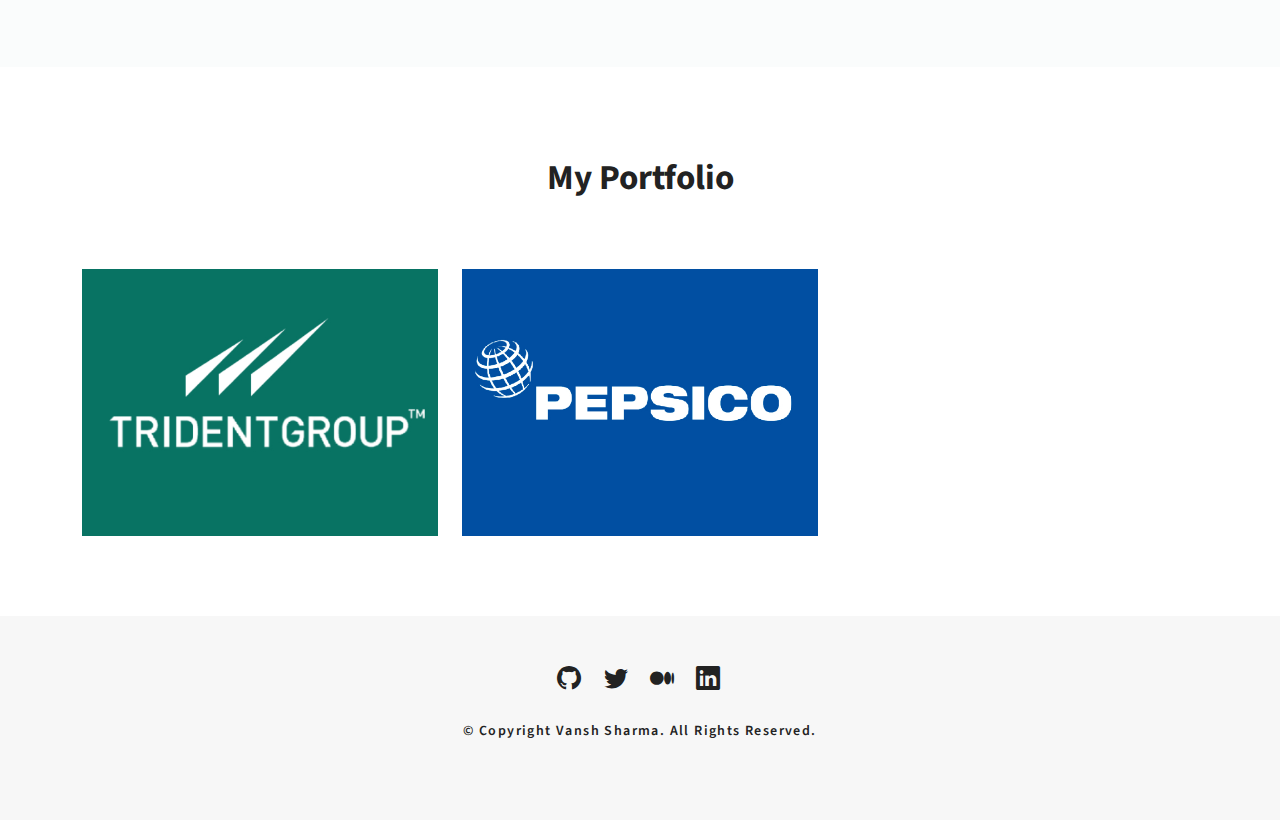
==== commit 741c77a2: "Update index.html" ====
--- a/index.html
+++ b/index.html
@@ -60,7 +60,7 @@
           <div class="col-lg-6 ">
             <div class="hero-content">
               <h1>Hi, I'm Lakshay.</h1>
-              <p>A CFA L2 candidate with an interest in intrinsic valuations. Here is my portfolio showcasing my equity research and valuations.</p>
+              <p>A CFA Level 2 candidate with an interest in intrinsic valuations. Here is my portfolio showcasing my equity research and valuations.</p>
               <ul class="list-unstyled list-social">
                 <li><a href="https://www.linkedin.com/in/lakshay-anand-0358b316a/"><i class="bi bi-linkedin"></i></a></li>
               </ul>
@@ -247,4 +247,4 @@
 
 </body>
 
-</html>+</html>
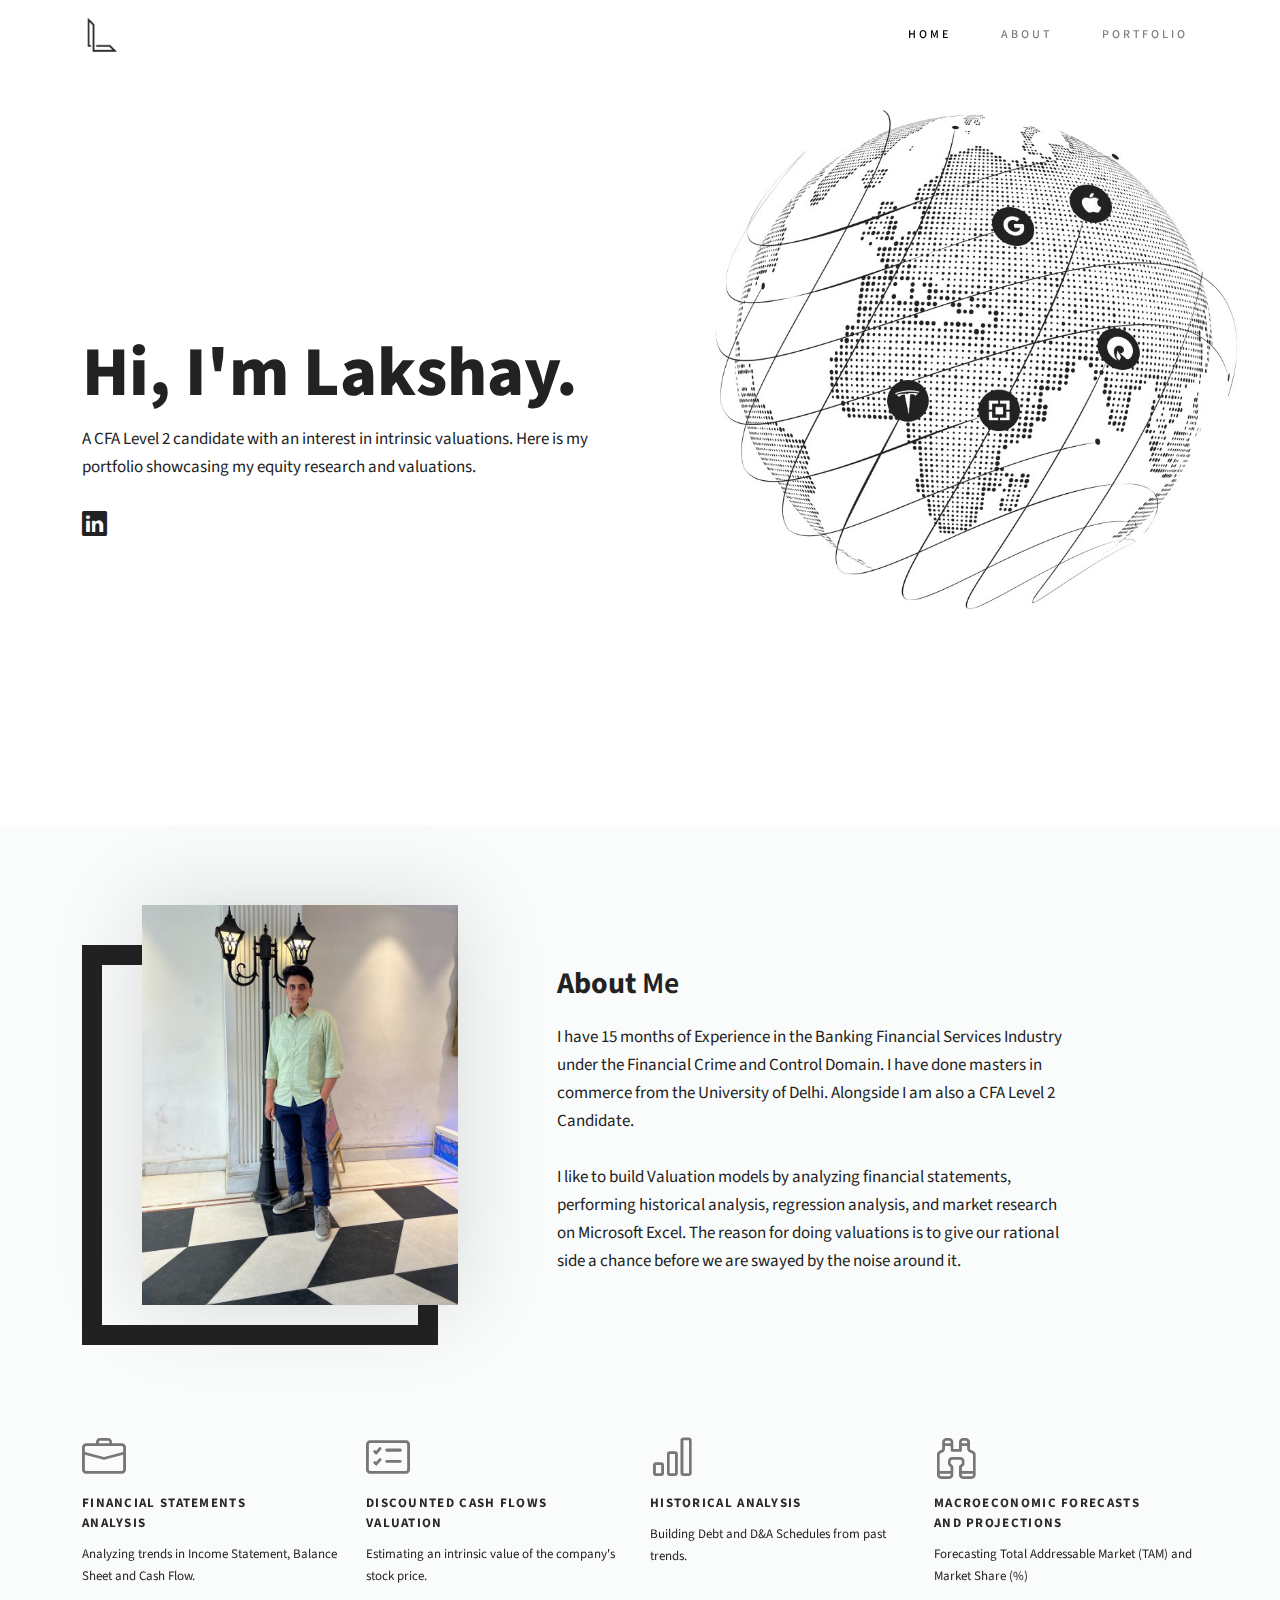
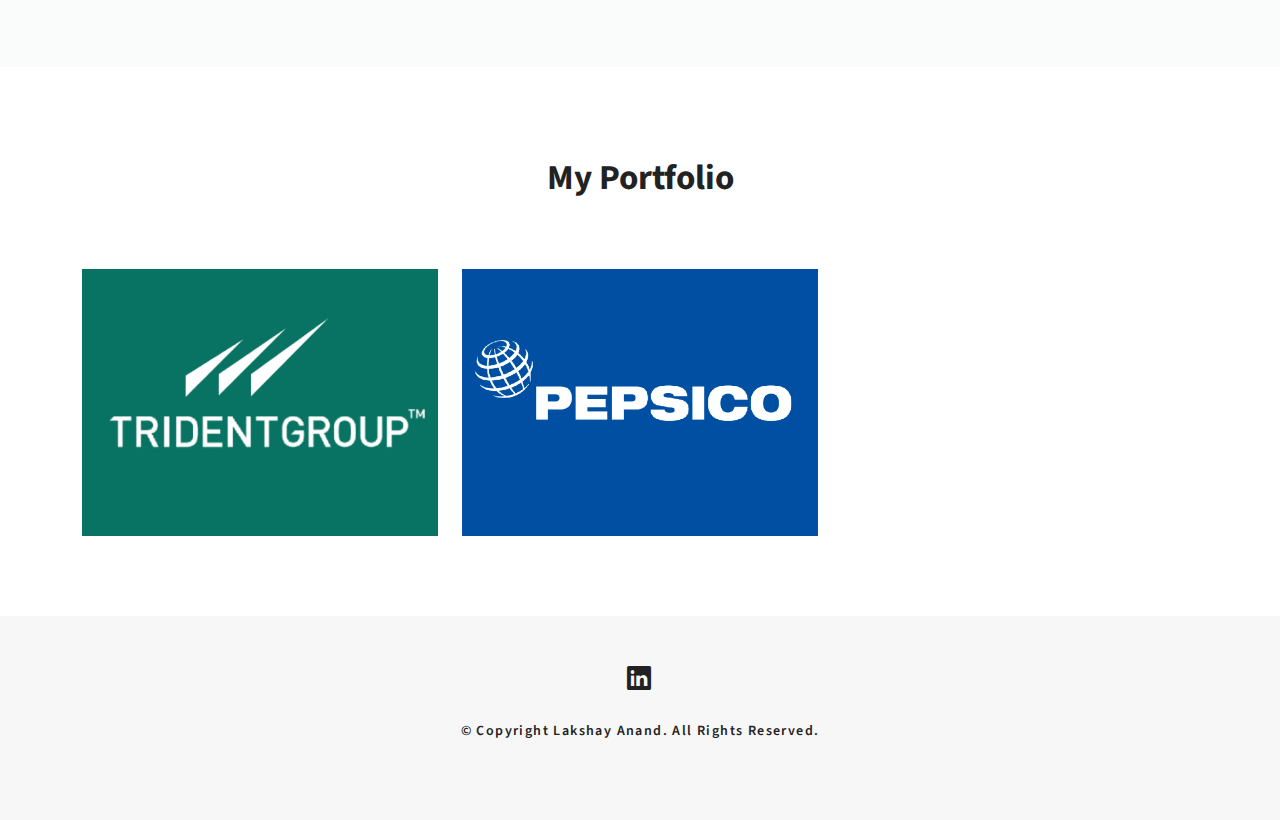
==== commit f091685e: "Update index.html" ====
--- a/index.html
+++ b/index.html
@@ -219,15 +219,13 @@
       <div class="socials-media text-center">
 
         <ul class="list-unstyled">
-          <li><a href="https://github.com/vanshsharma12/vanshsharma12.github.io"><i class="bi bi-github"></i></a></li>
-          <li><a href="https://twitter.com/vanshsharma1208"><i class="bi bi-twitter"></i></a></li>
-          <li><a href="https://medium.com/@vanshsharma813"><i class="bi bi-medium"></i></a></li>
-          <li><a href="https://www.linkedin.com/in/vansh1208/"><i class="bi bi-linkedin"></i></a></li>
+         
+          <li><a href="https://www.linkedin.com/in/lakshay-anand-0358b316a/"><i class="bi bi-linkedin"></i></a></li>
         </ul>
 
       </div>
 
-      <p>&copy; Copyright Vansh Sharma. All Rights Reserved.</p>
+      <p>&copy; Copyright Lakshay Anand. All Rights Reserved.</p>
 
     </div>
   </div><!-- End Footer -->
